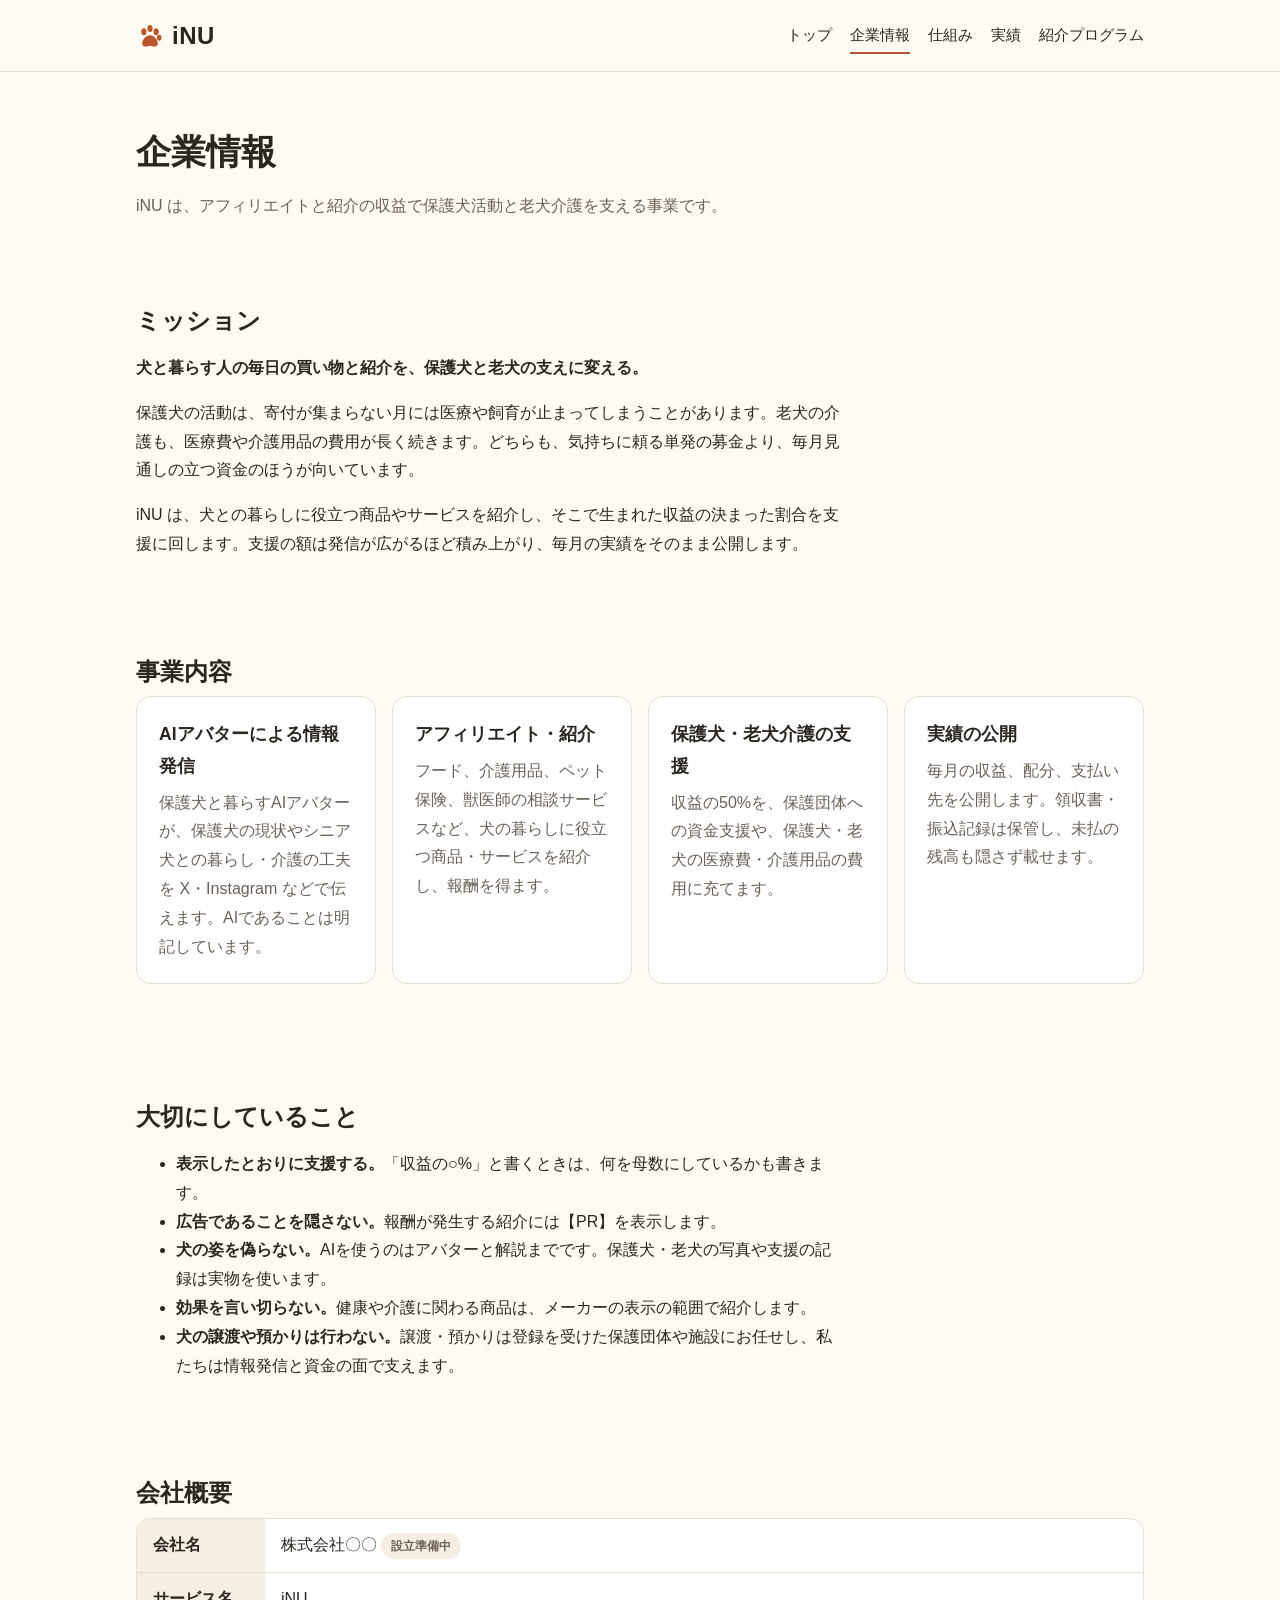
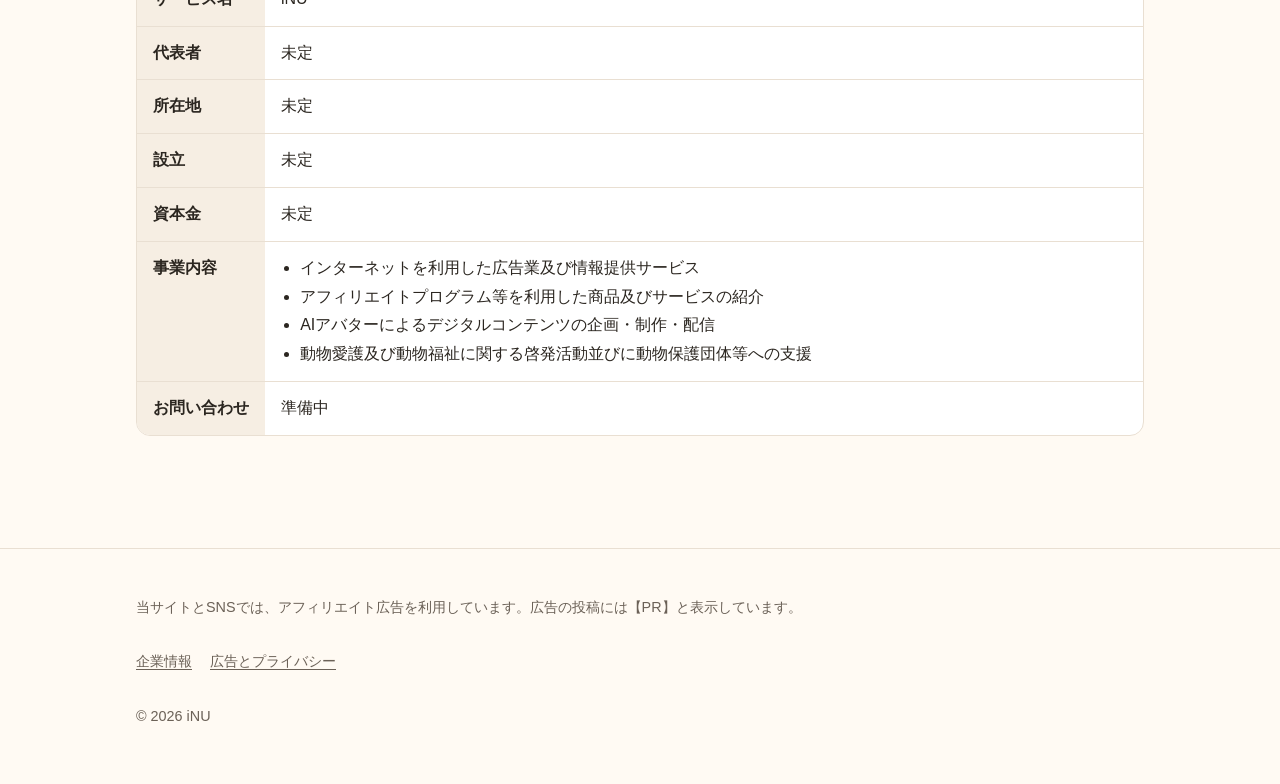
==== about.html @ 1cc8b9e0 "Publish iNU site Co-Authored-By: Claude Opus 5.5 <noreply@anthropic.com>" ====
<!doctype html>
<html lang="ja">
<head>
<meta charset="utf-8">
<meta name="viewport" content="width=device-width, initial-scale=1">
<title>企業情報 | iNU</title>
<meta name="description" content="iNU の運営会社の考え方、事業内容、会社概要。">
<meta property="og:title" content="企業情報 | iNU">
<meta property="og:description" content="iNU の運営会社の考え方、事業内容、会社概要。">
<meta property="og:type" content="website">
<meta property="og:url" content="https://inuuniai-design.github.io/inu-site/about.html">
<meta property="og:site_name" content="iNU">
<meta name="twitter:card" content="summary">
<link rel="canonical" href="https://inuuniai-design.github.io/inu-site/about.html">
<link rel="icon" href="data:image/svg+xml,%3Csvg xmlns='http://www.w3.org/2000/svg' viewBox='0 0 32 32' fill='%23b9572a'%3E%3Cellipse cx='9' cy='11' rx='3' ry='4'/%3E%3Cellipse cx='16' cy='7.5' rx='3' ry='4'/%3E%3Cellipse cx='23' cy='11' rx='3' ry='4'/%3E%3Cellipse cx='26.5' cy='18' rx='2.6' ry='3.4'/%3E%3Cpath d='M16 15c-5 0-9 6-9 9.5 0 2.5 2 3.5 4 3.5 2 0 3-1 5-1s3 1 5 1c2 0 4-1 4-3.5C25 21 21 15 16 15z'/%3E%3C/svg%3E">
<link rel="stylesheet" href="assets/style.css">
</head>
<body>
<a class="skip" href="#main">本文へ移動</a>
<header class="site-header"><div class="wrap">
<a class="logo" href="index.html"><svg viewBox="0 0 32 32" aria-hidden="true" fill="currentColor"><ellipse cx="9" cy="11" rx="3" ry="4"/><ellipse cx="16" cy="7.5" rx="3" ry="4"/><ellipse cx="23" cy="11" rx="3" ry="4"/><ellipse cx="26.5" cy="18" rx="2.6" ry="3.4"/><path d="M16 15c-5 0-9 6-9 9.5 0 2.5 2 3.5 4 3.5 2 0 3-1 5-1s3 1 5 1c2 0 4-1 4-3.5C25 21 21 15 16 15z"/></svg>iNU</a>
<nav class="nav" aria-label="メインメニュー"><a href="index.html">トップ</a><a href="about.html" aria-current="page">企業情報</a><a href="how.html">仕組み</a><a href="reports.html">実績</a><a href="referral.html">紹介プログラム</a></nav>
</div></header>
<main id="main">
<div class="page-head"><div class="wrap">
<h1>企業情報</h1>
<p>iNU は、アフィリエイトと紹介の収益で保護犬活動と老犬介護を支える事業です。</p>
</div></div>

<section><div class="wrap prose">
<h2>ミッション</h2>
<p><strong>犬と暮らす人の毎日の買い物と紹介を、保護犬と老犬の支えに変える。</strong></p>
<p>保護犬の活動は、寄付が集まらない月には医療や飼育が止まってしまうことがあります。老犬の介護も、医療費や介護用品の費用が長く続きます。どちらも、気持ちに頼る単発の募金より、毎月見通しの立つ資金のほうが向いています。</p>
<p>iNU は、犬との暮らしに役立つ商品やサービスを紹介し、そこで生まれた収益の決まった割合を支援に回します。支援の額は発信が広がるほど積み上がり、毎月の実績をそのまま公開します。</p>
</div></section>

<section><div class="wrap">
<h2>事業内容</h2>
<div class="grid">
<div class="card"><h3>AIアバターによる情報発信</h3><p>保護犬と暮らすAIアバターが、保護犬の現状やシニア犬との暮らし・介護の工夫を X・Instagram などで伝えます。AIであることは明記しています。</p></div>
<div class="card"><h3>アフィリエイト・紹介</h3><p>フード、介護用品、ペット保険、獣医師の相談サービスなど、犬の暮らしに役立つ商品・サービスを紹介し、報酬を得ます。</p></div>
<div class="card"><h3>保護犬・老犬介護の支援</h3><p>収益の50%を、保護団体への資金支援や、保護犬・老犬の医療費・介護用品の費用に充てます。</p></div>
<div class="card"><h3>実績の公開</h3><p>毎月の収益、配分、支払い先を公開します。領収書・振込記録は保管し、未払の残高も隠さず載せます。</p></div>
</div>
</div></section>

<section><div class="wrap prose">
<h2>大切にしていること</h2>
<ul>
<li><strong>表示したとおりに支援する。</strong>「収益の○%」と書くときは、何を母数にしているかも書きます。</li>
<li><strong>広告であることを隠さない。</strong>報酬が発生する紹介には【PR】を表示します。</li>
<li><strong>犬の姿を偽らない。</strong>AIを使うのはアバターと解説までです。保護犬・老犬の写真や支援の記録は実物を使います。</li>
<li><strong>効果を言い切らない。</strong>健康や介護に関わる商品は、メーカーの表示の範囲で紹介します。</li>
<li><strong>犬の譲渡や預かりは行わない。</strong>譲渡・預かりは登録を受けた保護団体や施設にお任せし、私たちは情報発信と資金の面で支えます。</li>
</ul>
</div></section>

<section><div class="wrap">
<h2>会社概要</h2>
<dl class="profile">
<dt>会社名</dt><dd>株式会社〇〇 <span class="badge">設立準備中</span></dd>
<dt>サービス名</dt><dd>iNU</dd>
<dt>代表者</dt><dd>未定</dd>
<dt>所在地</dt><dd>未定</dd>
<dt>設立</dt><dd>未定</dd>
<dt>資本金</dt><dd>未定</dd>
<dt>事業内容</dt><dd><ul><li>インターネットを利用した広告業及び情報提供サービス</li><li>アフィリエイトプログラム等を利用した商品及びサービスの紹介</li><li>AIアバターによるデジタルコンテンツの企画・制作・配信</li><li>動物愛護及び動物福祉に関する啓発活動並びに動物保護団体等への支援</li></ul></dd>
<dt>お問い合わせ</dt><dd>準備中</dd>
</dl>
</div></section>
</main>
<footer class="site-footer"><div class="wrap">
<p>当サイトとSNSでは、アフィリエイト広告を利用しています。広告の投稿には【PR】と表示しています。</p>
<nav aria-label="フッターメニュー"><a href="about.html">企業情報</a><a href="policy.html">広告とプライバシー</a></nav>
<p>© 2026 iNU</p>
</div></footer>
</body>
</html>
---- assets/style.css ----
:root {
  --bg: #fffaf3;
  --surface: #ffffff;
  --surface-2: #f6eee3;
  --fg: #2b2620;
  --muted: #6b6157;
  --line: #e9dfd2;
  --accent: #b9572a;
  --accent-fg: #ffffff;
  --rescue: #c0612b;
  --senior: #5f8a5b;
  --ops: #8a7f73;
  --reserve: #c9b79c;
  --radius: 14px;
  --max: 1040px;
  color-scheme: light;
}

@media (prefers-color-scheme: dark) {
  :root {
    --bg: #1b1815;
    --surface: #24201c;
    --surface-2: #2c2722;
    --fg: #f3ede5;
    --muted: #b6ab9e;
    --line: #3b342d;
    --accent: #ec9461;
    --accent-fg: #1b1815;
    --rescue: #ec9461;
    --senior: #93c08e;
    --ops: #a99d90;
    --reserve: #6d604f;
    color-scheme: dark;
  }
}

* { box-sizing: border-box; }
html { -webkit-text-size-adjust: 100%; }
body {
  margin: 0;
  background: var(--bg);
  color: var(--fg);
  font-family: "Hiragino Sans", "Hiragino Kaku Gothic ProN", "Yu Gothic UI", "Noto Sans JP", "Meiryo", sans-serif;
  line-height: 1.8;
  font-size: 16px;
}
a { color: var(--accent); text-underline-offset: 3px; }
img { max-width: 100%; height: auto; }

.wrap { max-width: var(--max); margin: 0 auto; padding: 0 16px; }
.skip { position: absolute; left: -999px; }
.skip:focus { left: 16px; top: 8px; background: var(--surface); padding: 8px 12px; z-index: 10; }

/* ---- header ---- */
.site-header { border-bottom: 1px solid var(--line); background: var(--bg); }
.site-header .wrap { display: flex; flex-wrap: wrap; align-items: center; justify-content: space-between; gap: 8px 24px; padding-top: 14px; padding-bottom: 14px; }
.logo { font-weight: 800; font-size: 1.5rem; letter-spacing: .02em; color: var(--fg); text-decoration: none; display: inline-flex; align-items: center; gap: 8px; }
.logo svg { width: 28px; height: 28px; color: var(--accent); }
.nav { display: flex; flex-wrap: wrap; gap: 4px 18px; font-size: .95rem; }
.nav a { color: var(--fg); text-decoration: none; padding: 4px 0; border-bottom: 2px solid transparent; }
.nav a:hover, .nav a[aria-current="page"] { border-bottom-color: var(--accent); }

/* ---- hero ---- */
.hero { padding: 64px 0 48px; }
.hero h1 { font-size: clamp(1.8rem, 5vw, 2.8rem); line-height: 1.35; margin: 0 0 16px; letter-spacing: .01em; }
.hero p { color: var(--muted); font-size: 1.05rem; max-width: 40em; margin: 0 0 28px; }
.eyebrow { display: inline-block; font-size: .85rem; font-weight: 700; color: var(--accent); letter-spacing: .08em; margin-bottom: 12px; }
.buttons { display: flex; flex-wrap: wrap; gap: 12px; }
.btn { display: inline-block; padding: 12px 22px; border-radius: 999px; font-weight: 700; text-decoration: none; background: var(--accent); color: var(--accent-fg); }
.btn.ghost { background: transparent; color: var(--fg); border: 1.5px solid var(--line); }

/* ---- sections ---- */
main { padding-bottom: 72px; }
section { padding: 40px 0; }
h2 { font-size: 1.5rem; margin: 0 0 8px; line-height: 1.4; }
h3 { font-size: 1.1rem; margin: 0 0 6px; }
.lead { color: var(--muted); margin: 0 0 24px; max-width: 44em; }
.page-head { padding: 48px 0 8px; }
.page-head h1 { font-size: clamp(1.6rem, 4vw, 2.2rem); margin: 0 0 8px; }
.page-head p { color: var(--muted); margin: 0; max-width: 44em; }

.grid { display: grid; gap: 16px; grid-template-columns: repeat(auto-fit, minmax(230px, 1fr)); }
.card { background: var(--surface); border: 1px solid var(--line); border-radius: var(--radius); padding: 22px; }
.card p { margin: 0; color: var(--muted); }
.step-num { display: inline-grid; place-items: center; width: 32px; height: 32px; border-radius: 50%; background: var(--surface-2); color: var(--accent); font-weight: 800; margin-bottom: 10px; }

.band { background: var(--surface-2); border-radius: var(--radius); padding: 28px; }

/* ---- stats ---- */
.stats { display: grid; gap: 12px; grid-template-columns: repeat(auto-fit, minmax(170px, 1fr)); }
.stat { background: var(--surface); border: 1px solid var(--line); border-radius: var(--radius); padding: 18px; }
.stat span { display: block; color: var(--muted); font-size: .85rem; }
.stat b { display: block; font-size: 1.6rem; font-variant-numeric: tabular-nums; line-height: 1.3; }
.note { color: var(--muted); font-size: .9rem; }

/* ---- allocation bar ---- */
.alloc-bar { display: flex; height: 18px; border-radius: 999px; overflow: hidden; margin: 8px 0 14px; border: 1px solid var(--line); }
.alloc-bar i { display: block; height: 100%; }
.legend { list-style: none; padding: 0; margin: 0; display: grid; gap: 6px; }
.legend li { display: flex; align-items: center; gap: 10px; }
.legend .sw { width: 14px; height: 14px; border-radius: 4px; flex: none; }
.legend .pct { margin-left: auto; font-weight: 700; font-variant-numeric: tabular-nums; }
.c-rescue { background: var(--rescue); }
.c-senior { background: var(--senior); }
.c-operations { background: var(--ops); }
.c-reserve { background: var(--reserve); }

/* ---- tables ---- */
.table-wrap { overflow-x: auto; border: 1px solid var(--line); border-radius: var(--radius); background: var(--surface); }
table { width: 100%; border-collapse: collapse; font-size: .95rem; }
th, td { padding: 10px 14px; text-align: left; border-bottom: 1px solid var(--line); white-space: nowrap; }
tr:last-child td { border-bottom: 0; }
th { background: var(--surface-2); font-weight: 700; }
td.n, th.n { text-align: right; font-variant-numeric: tabular-nums; }
dl.profile { display: grid; grid-template-columns: minmax(7em, max-content) 1fr; margin: 0; border: 1px solid var(--line); border-radius: var(--radius); overflow: hidden; background: var(--surface); }
dl.profile dt, dl.profile dd { margin: 0; padding: 12px 16px; border-bottom: 1px solid var(--line); }
dl.profile dt { background: var(--surface-2); font-weight: 700; }
dl.profile dt:last-of-type, dl.profile dd:last-of-type { border-bottom: 0; }
dl.profile ul { margin: 0; padding-left: 1.2em; }

.prose > * { max-width: 44em; }
.prose h2 { margin-top: 36px; }
.badge { display: inline-block; font-size: .78rem; font-weight: 700; padding: 2px 10px; border-radius: 999px; background: var(--surface-2); color: var(--muted); vertical-align: middle; }

/* ---- footer ---- */
.site-footer { border-top: 1px solid var(--line); padding: 32px 0 40px; color: var(--muted); font-size: .9rem; }
.site-footer .wrap { display: grid; gap: 14px; }
.site-footer nav { display: flex; flex-wrap: wrap; gap: 6px 18px; }
.site-footer a { color: var(--muted); }

@media (max-width: 560px) {
  .hero { padding: 40px 0 32px; }
  section { padding: 28px 0; }
  .band { padding: 20px; }
  dl.profile { grid-template-columns: 1fr; }
  dl.profile dt { border-bottom: 0; padding-bottom: 4px; }
}
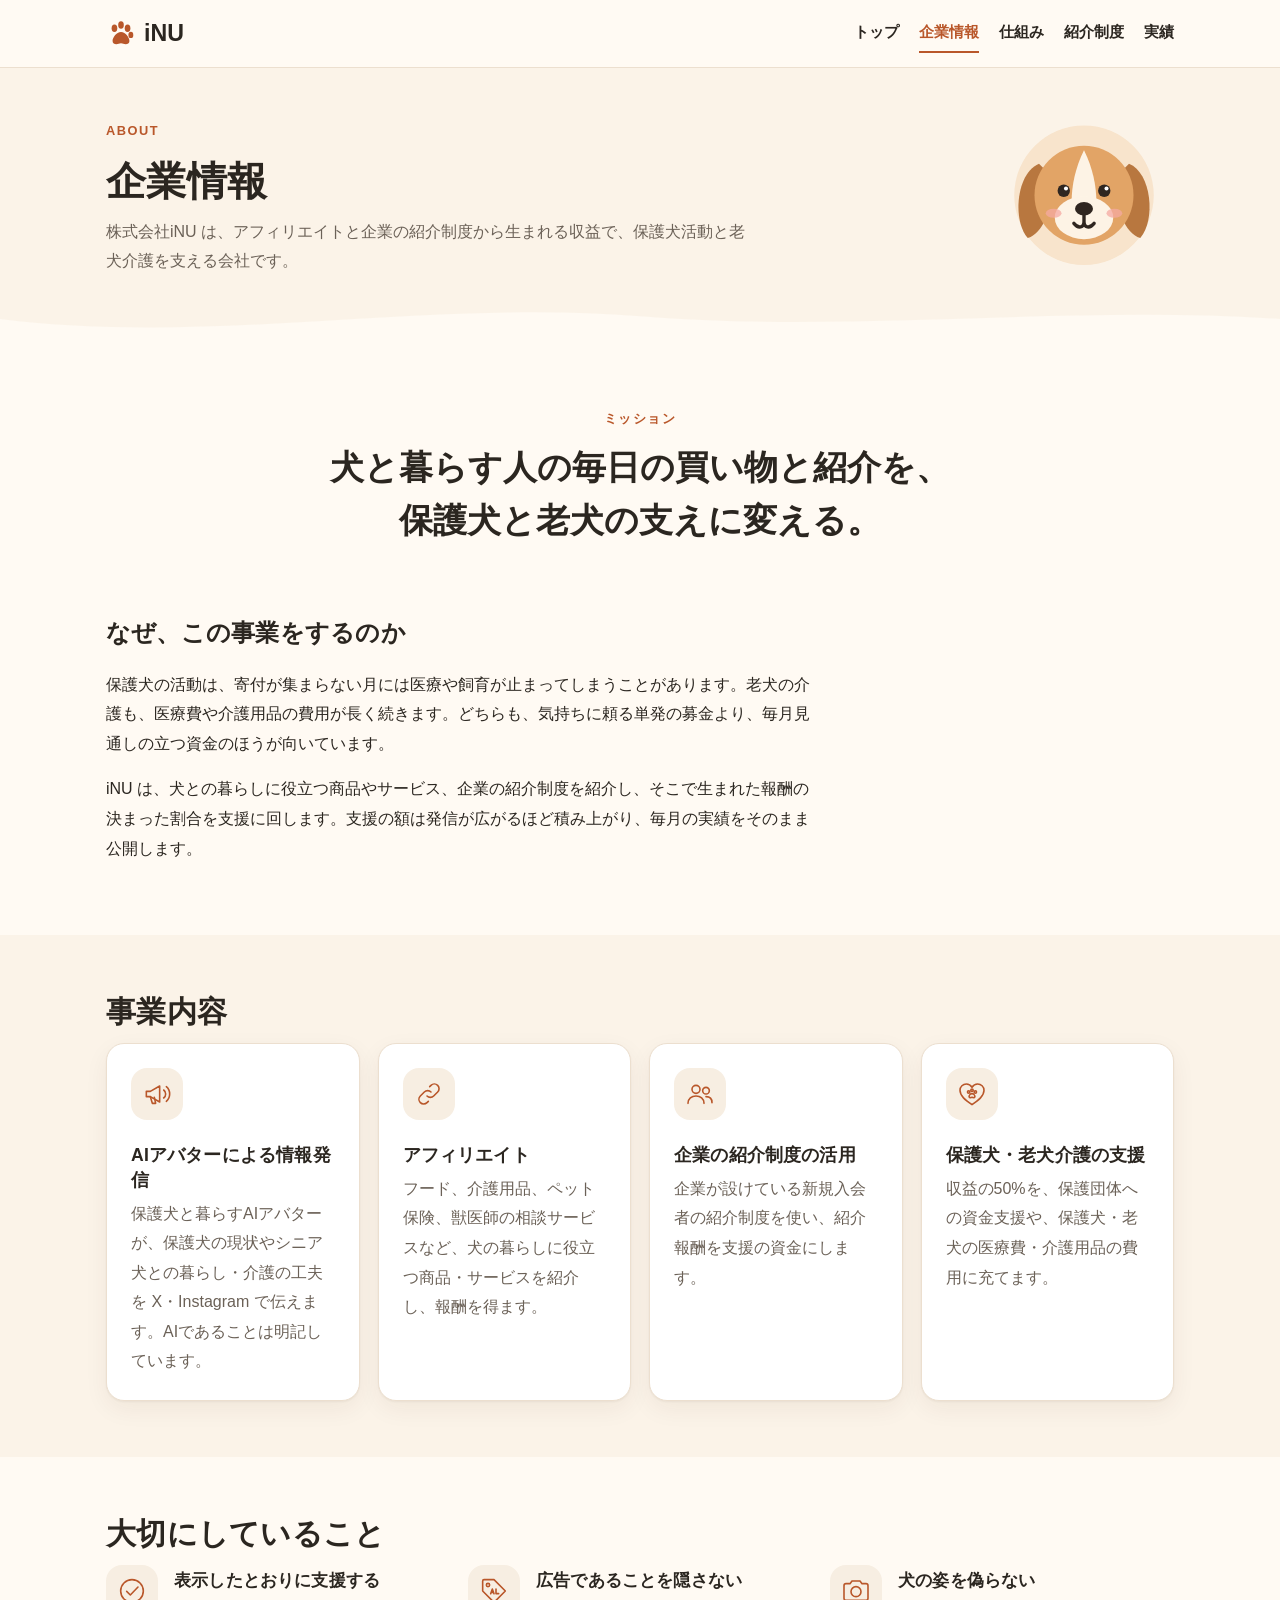
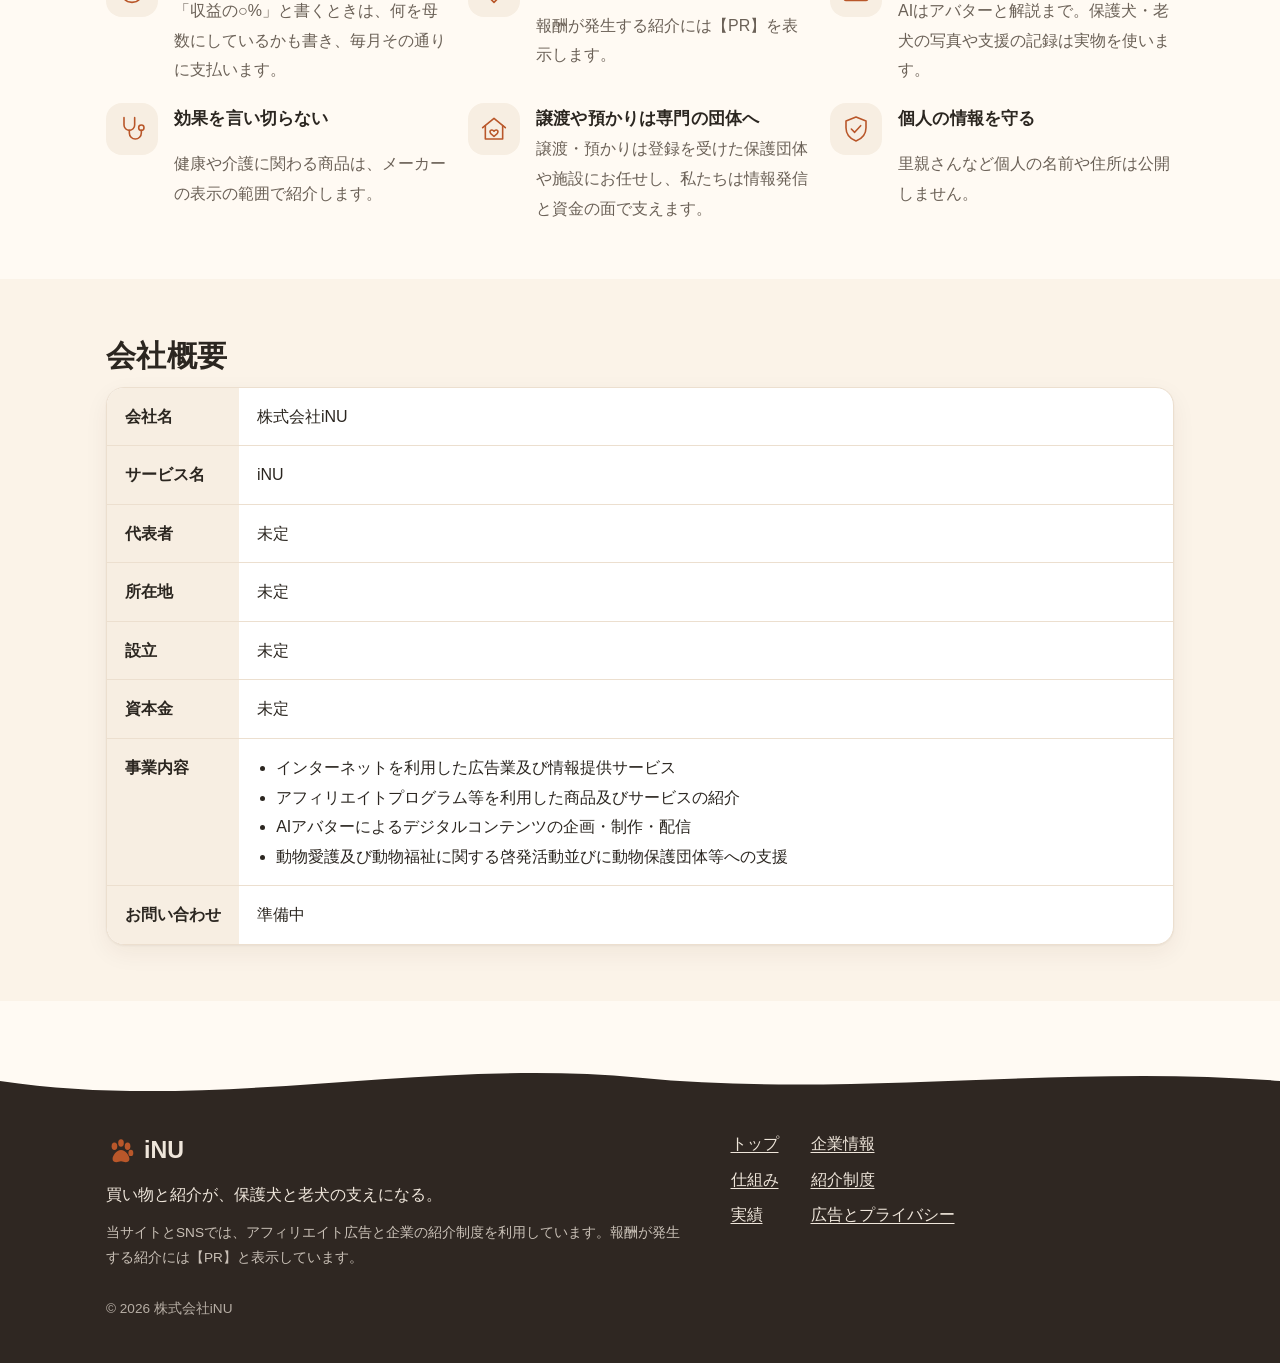
==== commit 9f6b06eb: "Redesign iNU site with illustrations; company name 株式会社iNU Co-Authored-By: Claude Opus 5.5 <noreply@" ====
--- a/about.html
+++ b/about.html
@@ -4,9 +4,10 @@
 <meta charset="utf-8">
 <meta name="viewport" content="width=device-width, initial-scale=1">
 <title>企業情報 | iNU</title>
-<meta name="description" content="iNU の運営会社の考え方、事業内容、会社概要。">
+<meta name="description" content="株式会社iNU のミッション、事業内容、大切にしていること、会社概要。">
+<meta name="theme-color" content="#fffaf3">
 <meta property="og:title" content="企業情報 | iNU">
-<meta property="og:description" content="iNU の運営会社の考え方、事業内容、会社概要。">
+<meta property="og:description" content="株式会社iNU のミッション、事業内容、大切にしていること、会社概要。">
 <meta property="og:type" content="website">
 <meta property="og:url" content="https://inuuniai-design.github.io/inu-site/about.html">
 <meta property="og:site_name" content="iNU">
@@ -18,47 +19,68 @@
 <body>
 <a class="skip" href="#main">本文へ移動</a>
 <header class="site-header"><div class="wrap">
-<a class="logo" href="index.html"><svg viewBox="0 0 32 32" aria-hidden="true" fill="currentColor"><ellipse cx="9" cy="11" rx="3" ry="4"/><ellipse cx="16" cy="7.5" rx="3" ry="4"/><ellipse cx="23" cy="11" rx="3" ry="4"/><ellipse cx="26.5" cy="18" rx="2.6" ry="3.4"/><path d="M16 15c-5 0-9 6-9 9.5 0 2.5 2 3.5 4 3.5 2 0 3-1 5-1s3 1 5 1c2 0 4-1 4-3.5C25 21 21 15 16 15z"/></svg>iNU</a>
-<nav class="nav" aria-label="メインメニュー"><a href="index.html">トップ</a><a href="about.html" aria-current="page">企業情報</a><a href="how.html">仕組み</a><a href="reports.html">実績</a><a href="referral.html">紹介プログラム</a></nav>
+<a class="logo" href="index.html"><svg viewBox="0 0 32 32" aria-hidden="true" fill="currentColor"><ellipse cx="9" cy="11" rx="3" ry="4"/><ellipse cx="16" cy="7.5" rx="3" ry="4"/><ellipse cx="23" cy="11" rx="3" ry="4"/><ellipse cx="26.5" cy="18" rx="2.6" ry="3.4"/><path d="M16 15c-5 0-9 6-9 9.5 0 2.5 2 3.5 4 3.5 2 0 3-1 5-1s3 1 5 1c2 0 4-1 4-3.5C25 21 21 15 16 15z"/></svg><span>iNU</span></a>
+<nav class="nav" aria-label="メインメニュー"><a href="index.html">トップ</a><a href="about.html" aria-current="page">企業情報</a><a href="how.html">仕組み</a><a href="referral.html">紹介制度</a><a href="reports.html">実績</a></nav>
 </div></header>
 <main id="main">
-<div class="page-head"><div class="wrap">
-<h1>企業情報</h1>
-<p>iNU は、アフィリエイトと紹介の収益で保護犬活動と老犬介護を支える事業です。</p>
-</div></div>
+<div class="page-head"><div class="wrap page-head-grid">
+<div><span class="eyebrow">ABOUT</span><h1>企業情報</h1><p>株式会社iNU は、アフィリエイトと企業の紹介制度から生まれる収益で、保護犬活動と老犬介護を支える会社です。</p></div>
+<div class="page-head-art"><svg class="head-art" viewBox="0 0 160 140" aria-hidden="true">
+<circle class="a-bg" cx="80" cy="74" r="62"/>
+<path class="a-fur-d" d="M40 46 C 20 54 16 96 30 112 C 44 108 52 84 54 60 Z"/>
+<path class="a-fur-d" d="M120 46 C 140 54 144 96 130 112 C 116 108 108 84 106 60 Z"/>
+<circle class="a-fur" cx="80" cy="74" r="44"/>
+<path class="a-cream" d="M80 34 C 72 50 69 66 69 80 L91 80 C 91 66 88 50 80 34 Z"/>
+<ellipse class="a-cream" cx="80" cy="94" rx="26" ry="19"/>
+<circle class="a-ink" cx="62" cy="70" r="5.5"/><circle class="a-ink" cx="98" cy="70" r="5.5"/>
+<circle class="a-white" cx="64" cy="68" r="1.8"/><circle class="a-white" cx="100" cy="68" r="1.8"/>
+<ellipse class="a-ink" cx="80" cy="86" rx="8" ry="6"/>
+<path class="a-line" d="M80 91 L80 97 M71 99 C 75 104 80 103 80 97 C 80 103 85 104 89 99"/>
+<ellipse class="a-blush" cx="53" cy="90" rx="7" ry="4"/><ellipse class="a-blush" cx="107" cy="90" rx="7" ry="4"/>
+</svg></div>
+</div><svg class="wave" viewBox="0 0 1440 60" preserveAspectRatio="none" aria-hidden="true"><path d="M0 30 C 240 70 480 0 720 26 C 960 52 1200 8 1440 30 V60 H0 Z"/></svg></div>
 
-<section><div class="wrap prose">
-<h2>ミッション</h2>
-<p><strong>犬と暮らす人の毎日の買い物と紹介を、保護犬と老犬の支えに変える。</strong></p>
+<section><div class="wrap">
+<div class="mission">
+<span class="eyebrow">ミッション</span>
+<p class="mission-text">犬と暮らす人の毎日の買い物と紹介を、<br>保護犬と老犬の支えに変える。</p>
+</div>
+<div class="story">
+<div class="prose">
+<h2>なぜ、この事業をするのか</h2>
 <p>保護犬の活動は、寄付が集まらない月には医療や飼育が止まってしまうことがあります。老犬の介護も、医療費や介護用品の費用が長く続きます。どちらも、気持ちに頼る単発の募金より、毎月見通しの立つ資金のほうが向いています。</p>
-<p>iNU は、犬との暮らしに役立つ商品やサービスを紹介し、そこで生まれた収益の決まった割合を支援に回します。支援の額は発信が広がるほど積み上がり、毎月の実績をそのまま公開します。</p>
+<p>iNU は、犬との暮らしに役立つ商品やサービス、企業の紹介制度を紹介し、そこで生まれた報酬の決まった割合を支援に回します。支援の額は発信が広がるほど積み上がり、毎月の実績をそのまま公開します。</p>
+</div>
+
+</div>
+</div></section>
+
+<section class="alt"><div class="wrap">
+<h2 class="section-title">事業内容</h2>
+<div class="grid">
+<div class="card feature"><svg class="icon" viewBox="0 0 48 48" aria-hidden="true"><path d="M8 20v8h6l14 8V12l-14 8H8z"/><path d="M14 28l3 10h5l-2-9M34 18c2 1.5 3 3.6 3 6s-1 4.5-3 6M38 13c3.4 2.8 5 6.6 5 11s-1.6 8.2-5 11"/></svg><h3>AIアバターによる情報発信</h3><p>保護犬と暮らすAIアバターが、保護犬の現状やシニア犬との暮らし・介護の工夫を X・Instagram で伝えます。AIであることは明記しています。</p></div>
+<div class="card feature"><svg class="icon" viewBox="0 0 48 48" aria-hidden="true"><path d="M21 27a7 7 0 0 0 10 0l6-6a7 7 0 0 0-10-10l-2 2"/><path d="M27 21a7 7 0 0 0-10 0l-6 6a7 7 0 0 0 10 10l2-2"/></svg><h3>アフィリエイト</h3><p>フード、介護用品、ペット保険、獣医師の相談サービスなど、犬の暮らしに役立つ商品・サービスを紹介し、報酬を得ます。</p></div>
+<div class="card feature"><svg class="icon" viewBox="0 0 48 48" aria-hidden="true"><circle cx="18" cy="17" r="6"/><path d="M6 38c0-7 5.4-11 12-11s12 4 12 11"/><circle cx="33" cy="19" r="5"/><path d="M33 28c5 0 9 3 9 9"/></svg><h3>企業の紹介制度の活用</h3><p>企業が設けている新規入会者の紹介制度を使い、紹介報酬を支援の資金にします。</p></div>
+<div class="card feature"><svg class="icon" viewBox="0 0 48 48" aria-hidden="true"><path d="M24 40C14 33 6 27 6 18.5 6 13 10.5 9 15.5 9c3.6 0 6.7 2 8.5 5 1.8-3 4.9-5 8.5-5C37.5 9 42 13 42 18.5 42 27 34 33 24 40z"/><circle cx="19" cy="21" r="1.8"/><circle cx="24" cy="18.5" r="1.8"/><circle cx="29" cy="21" r="1.8"/><path d="M24 23.5c-2.6 0-4.4 2.6-4.4 4.3 0 1.6 1.6 2 2.6 1.6.8-.3 2.8-.3 3.6 0 1 .4 2.6 0 2.6-1.6 0-1.7-1.8-4.3-4.4-4.3z"/></svg><h3>保護犬・老犬介護の支援</h3><p>収益の50%を、保護団体への資金支援や、保護犬・老犬の医療費・介護用品の費用に充てます。</p></div>
+</div>
 </div></section>
 
 <section><div class="wrap">
-<h2>事業内容</h2>
-<div class="grid">
-<div class="card"><h3>AIアバターによる情報発信</h3><p>保護犬と暮らすAIアバターが、保護犬の現状やシニア犬との暮らし・介護の工夫を X・Instagram などで伝えます。AIであることは明記しています。</p></div>
-<div class="card"><h3>アフィリエイト・紹介</h3><p>フード、介護用品、ペット保険、獣医師の相談サービスなど、犬の暮らしに役立つ商品・サービスを紹介し、報酬を得ます。</p></div>
-<div class="card"><h3>保護犬・老犬介護の支援</h3><p>収益の50%を、保護団体への資金支援や、保護犬・老犬の医療費・介護用品の費用に充てます。</p></div>
-<div class="card"><h3>実績の公開</h3><p>毎月の収益、配分、支払い先を公開します。領収書・振込記録は保管し、未払の残高も隠さず載せます。</p></div>
+<h2 class="section-title">大切にしていること</h2>
+<div class="values">
+<div><svg class="icon" viewBox="0 0 48 48" aria-hidden="true"><circle cx="24" cy="24" r="17"/><path d="M16 24.5l5.5 5.5L33 18"/></svg><h3>表示したとおりに支援する</h3><p>「収益の○%」と書くときは、何を母数にしているかも書き、毎月その通りに支払います。</p></div>
+<div><svg class="icon" viewBox="0 0 48 48" aria-hidden="true"><path d="M7 24V9a2 2 0 0 1 2-2h15l17 17-17 17z"/><circle cx="15" cy="15" r="2.5"/><path d="M19 28l2.5-7 2.5 7M20 26h3M27 21v7h4"/></svg><h3>広告であることを隠さない</h3><p>報酬が発生する紹介には【PR】を表示します。</p></div>
+<div><svg class="icon" viewBox="0 0 48 48" aria-hidden="true"><path d="M6 16a3 3 0 0 1 3-3h6l3-4h12l3 4h6a3 3 0 0 1 3 3v19a3 3 0 0 1-3 3H9a3 3 0 0 1-3-3z"/><circle cx="24" cy="25" r="7.5"/></svg><h3>犬の姿を偽らない</h3><p>AIはアバターと解説まで。保護犬・老犬の写真や支援の記録は実物を使います。</p></div>
+<div><svg class="icon" viewBox="0 0 48 48" aria-hidden="true"><path d="M12 7v11a8 8 0 0 0 16 0V7"/><path d="M20 26v4a9 9 0 0 0 18 0v-4"/><circle cx="38" cy="22" r="4"/></svg><h3>効果を言い切らない</h3><p>健康や介護に関わる商品は、メーカーの表示の範囲で紹介します。</p></div>
+<div><svg class="icon" viewBox="0 0 48 48" aria-hidden="true"><path d="M7 22L24 8l17 14"/><path d="M11 19v20h26V19"/><path d="M24 35c-3.2-2.4-6-4-6-6.6 0-1.6 1.3-2.8 2.9-2.8 1.3 0 2.4.8 3.1 1.8.7-1 1.8-1.8 3.1-1.8 1.6 0 2.9 1.2 2.9 2.8 0 2.6-2.8 4.2-6 6.6z"/></svg><h3>譲渡や預かりは専門の団体へ</h3><p>譲渡・預かりは登録を受けた保護団体や施設にお任せし、私たちは情報発信と資金の面で支えます。</p></div>
+<div><svg class="icon" viewBox="0 0 48 48" aria-hidden="true"><path d="M24 6l15 6v10c0 9.5-6.4 16.6-15 20-8.6-3.4-15-10.5-15-20V12z"/><path d="M17 24l5 5 9-10"/></svg><h3>個人の情報を守る</h3><p>里親さんなど個人の名前や住所は公開しません。</p></div>
 </div>
 </div></section>
 
-<section><div class="wrap prose">
-<h2>大切にしていること</h2>
-<ul>
-<li><strong>表示したとおりに支援する。</strong>「収益の○%」と書くときは、何を母数にしているかも書きます。</li>
-<li><strong>広告であることを隠さない。</strong>報酬が発生する紹介には【PR】を表示します。</li>
-<li><strong>犬の姿を偽らない。</strong>AIを使うのはアバターと解説までです。保護犬・老犬の写真や支援の記録は実物を使います。</li>
-<li><strong>効果を言い切らない。</strong>健康や介護に関わる商品は、メーカーの表示の範囲で紹介します。</li>
-<li><strong>犬の譲渡や預かりは行わない。</strong>譲渡・預かりは登録を受けた保護団体や施設にお任せし、私たちは情報発信と資金の面で支えます。</li>
-</ul>
-</div></section>
-
-<section><div class="wrap">
-<h2>会社概要</h2>
+<section class="alt"><div class="wrap">
+<h2 class="section-title">会社概要</h2>
 <dl class="profile">
-<dt>会社名</dt><dd>株式会社〇〇 <span class="badge">設立準備中</span></dd>
+<dt>会社名</dt><dd>株式会社iNU</dd>
 <dt>サービス名</dt><dd>iNU</dd>
 <dt>代表者</dt><dd>未定</dd>
 <dt>所在地</dt><dd>未定</dd>
@@ -69,10 +91,15 @@
 </dl>
 </div></section>
 </main>
-<footer class="site-footer"><div class="wrap">
-<p>当サイトとSNSでは、アフィリエイト広告を利用しています。広告の投稿には【PR】と表示しています。</p>
-<nav aria-label="フッターメニュー"><a href="about.html">企業情報</a><a href="policy.html">広告とプライバシー</a></nav>
-<p>© 2026 iNU</p>
-</div></footer>
+<footer class="site-footer">
+<svg class="wave wave-footer" viewBox="0 0 1440 60" preserveAspectRatio="none" aria-hidden="true"><path d="M0 30 C 240 70 480 0 720 26 C 960 52 1200 8 1440 30 V60 H0 Z"/></svg>
+<div class="footer-inner"><div class="wrap footer-grid">
+<div><a class="logo logo-footer" href="index.html"><svg viewBox="0 0 32 32" aria-hidden="true" fill="currentColor"><ellipse cx="9" cy="11" rx="3" ry="4"/><ellipse cx="16" cy="7.5" rx="3" ry="4"/><ellipse cx="23" cy="11" rx="3" ry="4"/><ellipse cx="26.5" cy="18" rx="2.6" ry="3.4"/><path d="M16 15c-5 0-9 6-9 9.5 0 2.5 2 3.5 4 3.5 2 0 3-1 5-1s3 1 5 1c2 0 4-1 4-3.5C25 21 21 15 16 15z"/></svg><span>iNU</span></a>
+<p>買い物と紹介が、保護犬と老犬の支えになる。</p>
+<p class="small">当サイトとSNSでは、アフィリエイト広告と企業の紹介制度を利用しています。報酬が発生する紹介には【PR】と表示しています。</p></div>
+<nav aria-label="フッターメニュー"><a href="index.html">トップ</a><a href="about.html">企業情報</a><a href="how.html">仕組み</a><a href="referral.html">紹介制度</a><a href="reports.html">実績</a><a href="policy.html">広告とプライバシー</a></nav>
+</div>
+<div class="wrap"><p class="copy">© 2026 株式会社iNU</p></div></div>
+</footer>
 </body>
 </html>
--- a/assets/style.css
+++ b/assets/style.css
@@ -1,137 +1,307 @@
 :root {
   --bg: #fffaf3;
   --surface: #ffffff;
-  --surface-2: #f6eee3;
+  --surface-2: #f7eee2;
+  --alt: #fbf3e8;
   --fg: #2b2620;
   --muted: #6b6157;
-  --line: #e9dfd2;
+  --line: #ecdfcf;
   --accent: #b9572a;
+  --accent-2: #d9783f;
   --accent-fg: #ffffff;
   --rescue: #c0612b;
   --senior: #5f8a5b;
-  --ops: #8a7f73;
-  --reserve: #c9b79c;
-  --radius: 14px;
-  --max: 1040px;
+  --ops: #a39484;
+  --reserve: #d8c7ad;
+  --footer: #2f2722;
+  --footer-fg: #efe6db;
+  --radius: 18px;
+  --max: 1100px;
+  --shadow: 0 1px 2px rgba(60, 40, 20, .05), 0 8px 24px rgba(60, 40, 20, .06);
+  /* illustration */
+  --art-bg: #f8e4cc;
+  --art-bg2: #fbeedd;
+  --fur: #e2a466;
+  --fur-d: #b8773f;
+  --cream: #fdf3e5;
+  --old: #f1e5d3;
+  --ear: #b08d6c;
+  --grey: #ddd5ca;
+  --grey-line: #9d948a;
+  --ink: #2f2620;
+  --blush: #f4aaa2;
+  --tongue: #e77d8d;
+  --cushion: #8db487;
+  --cushion-d: #6f9a69;
+  --blanket: #e9b45c;
+  --blanket-d: #c99335;
+  --coin: #efc04f;
+  --coin-in: #f8d980;
+  --art-shadow: rgba(80, 50, 20, .10);
   color-scheme: light;
 }
 
 @media (prefers-color-scheme: dark) {
   :root {
     --bg: #1b1815;
-    --surface: #24201c;
-    --surface-2: #2c2722;
+    --surface: #25211d;
+    --surface-2: #2e2823;
+    --alt: #211d1a;
     --fg: #f3ede5;
-    --muted: #b6ab9e;
+    --muted: #b8ad9f;
     --line: #3b342d;
-    --accent: #ec9461;
+    --accent: #ee9764;
+    --accent-2: #f2ad80;
     --accent-fg: #1b1815;
-    --rescue: #ec9461;
-    --senior: #93c08e;
-    --ops: #a99d90;
-    --reserve: #6d604f;
+    --rescue: #ee9764;
+    --senior: #96c391;
+    --ops: #8f8376;
+    --reserve: #6a5d4c;
+    --footer: #120f0d;
+    --footer-fg: #d9cfc3;
+    --shadow: 0 1px 2px rgba(0, 0, 0, .3), 0 8px 24px rgba(0, 0, 0, .25);
+    --art-bg: #3a2e24;
+    --art-bg2: #30271f;
+    --art-shadow: rgba(0, 0, 0, .35);
     color-scheme: dark;
   }
 }
 
 * { box-sizing: border-box; }
-html { -webkit-text-size-adjust: 100%; }
+html { -webkit-text-size-adjust: 100%; scroll-behavior: smooth; }
 body {
   margin: 0;
   background: var(--bg);
   color: var(--fg);
   font-family: "Hiragino Sans", "Hiragino Kaku Gothic ProN", "Yu Gothic UI", "Noto Sans JP", "Meiryo", sans-serif;
-  line-height: 1.8;
+  line-height: 1.85;
   font-size: 16px;
 }
 a { color: var(--accent); text-underline-offset: 3px; }
-img { max-width: 100%; height: auto; }
+img { max-width: 100%; height: auto; display: block; }
+h1, h2, h3 { line-height: 1.4; letter-spacing: .01em; }
 
 .wrap { max-width: var(--max); margin: 0 auto; padding: 0 16px; }
 .skip { position: absolute; left: -999px; }
 .skip:focus { left: 16px; top: 8px; background: var(--surface); padding: 8px 12px; z-index: 10; }
 
-/* ---- header ---- */
-.site-header { border-bottom: 1px solid var(--line); background: var(--bg); }
-.site-header .wrap { display: flex; flex-wrap: wrap; align-items: center; justify-content: space-between; gap: 8px 24px; padding-top: 14px; padding-bottom: 14px; }
-.logo { font-weight: 800; font-size: 1.5rem; letter-spacing: .02em; color: var(--fg); text-decoration: none; display: inline-flex; align-items: center; gap: 8px; }
-.logo svg { width: 28px; height: 28px; color: var(--accent); }
-.nav { display: flex; flex-wrap: wrap; gap: 4px 18px; font-size: .95rem; }
+/* ---------- header ---------- */
+.site-header { position: sticky; top: 0; z-index: 5; background: color-mix(in srgb, var(--bg) 88%, transparent); backdrop-filter: blur(8px); border-bottom: 1px solid var(--line); }
+.site-header .wrap { display: flex; flex-wrap: wrap; align-items: center; justify-content: space-between; gap: 6px 24px; padding-top: 12px; padding-bottom: 12px; }
+.logo { font-weight: 800; font-size: 1.45rem; color: var(--fg); text-decoration: none; display: inline-flex; align-items: center; gap: 8px; }
+.logo svg { width: 30px; height: 30px; color: var(--accent); }
+.nav { display: flex; flex-wrap: wrap; gap: 2px 20px; font-size: .95rem; font-weight: 600; }
 .nav a { color: var(--fg); text-decoration: none; padding: 4px 0; border-bottom: 2px solid transparent; }
-.nav a:hover, .nav a[aria-current="page"] { border-bottom-color: var(--accent); }
-
-/* ---- hero ---- */
-.hero { padding: 64px 0 48px; }
-.hero h1 { font-size: clamp(1.8rem, 5vw, 2.8rem); line-height: 1.35; margin: 0 0 16px; letter-spacing: .01em; }
-.hero p { color: var(--muted); font-size: 1.05rem; max-width: 40em; margin: 0 0 28px; }
-.eyebrow { display: inline-block; font-size: .85rem; font-weight: 700; color: var(--accent); letter-spacing: .08em; margin-bottom: 12px; }
+.nav a:hover, .nav a[aria-current="page"] { border-bottom-color: var(--accent); color: var(--accent); }
+
+/* ---------- hero ---------- */
+.hero { padding: 56px 0 24px; background: radial-gradient(1100px 500px at 85% 10%, var(--alt), transparent 70%); }
+.hero-grid { display: grid; grid-template-columns: 1.05fr 1fr; gap: 32px; align-items: center; }
+.hero h1 { font-size: clamp(1.9rem, 4.6vw, 3.1rem); line-height: 1.3; margin: 0 0 18px; }
+.hero p { color: var(--muted); font-size: 1.06rem; max-width: 34em; margin: 0 0 28px; }
+.hero-visual { max-width: 560px; justify-self: center; width: 100%; }
+.eyebrow { display: inline-block; font-size: .8rem; font-weight: 800; color: var(--accent); letter-spacing: .12em; margin-bottom: 10px; }
 .buttons { display: flex; flex-wrap: wrap; gap: 12px; }
-.btn { display: inline-block; padding: 12px 22px; border-radius: 999px; font-weight: 700; text-decoration: none; background: var(--accent); color: var(--accent-fg); }
-.btn.ghost { background: transparent; color: var(--fg); border: 1.5px solid var(--line); }
-
-/* ---- sections ---- */
-main { padding-bottom: 72px; }
-section { padding: 40px 0; }
-h2 { font-size: 1.5rem; margin: 0 0 8px; line-height: 1.4; }
-h3 { font-size: 1.1rem; margin: 0 0 6px; }
-.lead { color: var(--muted); margin: 0 0 24px; max-width: 44em; }
-.page-head { padding: 48px 0 8px; }
-.page-head h1 { font-size: clamp(1.6rem, 4vw, 2.2rem); margin: 0 0 8px; }
-.page-head p { color: var(--muted); margin: 0; max-width: 44em; }
-
-.grid { display: grid; gap: 16px; grid-template-columns: repeat(auto-fit, minmax(230px, 1fr)); }
-.card { background: var(--surface); border: 1px solid var(--line); border-radius: var(--radius); padding: 22px; }
+.btn { display: inline-block; padding: 13px 26px; border-radius: 999px; font-weight: 700; text-decoration: none; background: var(--accent); color: var(--accent-fg); box-shadow: 0 6px 16px color-mix(in srgb, var(--accent) 30%, transparent); transition: transform .15s ease; }
+.btn:hover { transform: translateY(-1px); }
+.btn.ghost { background: var(--surface); color: var(--fg); border: 1.5px solid var(--line); box-shadow: none; }
+.btn.light { background: #fff; color: #9a4520; box-shadow: none; }
+.btn.small { padding: 8px 18px; font-size: .9rem; }
+
+/* ---------- illustration ---------- */
+.hero-art, .head-art { width: 100%; height: auto; overflow: visible; }
+.a-bg { fill: var(--art-bg); } .a-bg2 { fill: var(--art-bg2); }
+.a-fur { fill: var(--fur); } .a-fur-d { fill: var(--fur-d); } .a-cream { fill: var(--cream); }
+.a-old { fill: var(--old); } .a-ear { fill: var(--ear); } .a-grey { fill: var(--grey); }
+.a-ink { fill: var(--ink); } .a-white { fill: #fff; } .a-blush { fill: var(--blush); opacity: .75; }
+.a-tongue { fill: var(--tongue); } .a-collar { fill: var(--accent); } .a-tag { fill: var(--coin); }
+.a-line { fill: none; stroke: var(--ink); stroke-width: 3; stroke-linecap: round; stroke-linejoin: round; }
+.a-grey-line { fill: none; stroke: var(--grey-line); stroke-width: 3; stroke-linecap: round; }
+.a-tail { fill: none; stroke: var(--fur-d); stroke-width: 17; stroke-linecap: round; }
+.a-tail2 { fill: none; stroke: var(--old); stroke-width: 12; stroke-linecap: round; }
+.a-cushion { fill: var(--cushion); } .a-cushion-d { fill: none; stroke: var(--cushion-d); stroke-width: 3; stroke-dasharray: 2 9; stroke-linecap: round; }
+.a-blanket { fill: var(--blanket); } .a-blanket-d { fill: none; stroke: var(--blanket-d); stroke-width: 3; stroke-linecap: round; }
+.a-coin { fill: var(--coin); } .a-coin-in { fill: var(--coin-in); }
+.a-coin-t { fill: #8a5a10; font-weight: 800; font-size: 26px; font-family: inherit; }
+.a-heart { fill: var(--accent); } .a-heart-soft { fill: var(--accent-2); opacity: .55; }
+.a-accent { fill: var(--accent); }
+.a-dash { fill: none; stroke: var(--accent); stroke-width: 3; stroke-dasharray: 7 7; stroke-linecap: round; }
+.a-spark path { stroke: var(--coin); stroke-width: 3.5; stroke-linecap: round; }
+.a-shadow { fill: var(--art-shadow); }
+.a-paw { fill: var(--accent); opacity: .22; }
+.a-z { fill: var(--grey-line); font-size: 22px; font-weight: 800; font-family: inherit; } .a-z2 { font-size: 16px; }
+
+/* ---------- icons ---------- */
+.icon { width: 52px; height: 52px; padding: 10px; border-radius: 16px; background: var(--surface-2); color: var(--accent); fill: none; stroke: currentColor; stroke-width: 2.4; stroke-linecap: round; stroke-linejoin: round; flex: none; }
+
+/* ---------- sections ---------- */
+main { padding-bottom: 24px; }
+section { padding: 56px 0; }
+section.alt { background: var(--alt); }
+.section-title { font-size: clamp(1.4rem, 3vw, 1.85rem); margin: 0 0 10px; }
+.lead { color: var(--muted); margin: 0 0 28px; max-width: 46em; }
+.more { margin: 18px 0 0; font-weight: 700; }
+.note { color: var(--muted); font-size: .9rem; margin-top: 14px; }
+.badge { display: inline-block; font-size: .76rem; font-weight: 700; padding: 2px 10px; border-radius: 999px; background: var(--surface-2); color: var(--muted); vertical-align: middle; letter-spacing: 0; }
+
+.trust { padding: 0 0 24px; }
+.trust-grid { display: grid; grid-template-columns: repeat(3, 1fr); gap: 14px; }
+.trust-grid > div { display: flex; align-items: center; gap: 14px; background: var(--surface); border: 1px solid var(--line); border-radius: var(--radius); padding: 16px 18px; box-shadow: var(--shadow); }
+.trust-grid p { margin: 0; font-size: .95rem; line-height: 1.6; }
+
+.grid { display: grid; gap: 18px; grid-template-columns: repeat(auto-fit, minmax(240px, 1fr)); }
+.grid.two { grid-template-columns: repeat(auto-fit, minmax(300px, 1fr)); }
+.card { background: var(--surface); border: 1px solid var(--line); border-radius: var(--radius); padding: 24px; box-shadow: var(--shadow); position: relative; }
+.card h3 { margin: 14px 0 6px; font-size: 1.1rem; }
 .card p { margin: 0; color: var(--muted); }
-.step-num { display: inline-grid; place-items: center; width: 32px; height: 32px; border-radius: 50%; background: var(--surface-2); color: var(--accent); font-weight: 800; margin-bottom: 10px; }
-
-.band { background: var(--surface-2); border-radius: var(--radius); padding: 28px; }
-
-/* ---- stats ---- */
-.stats { display: grid; gap: 12px; grid-template-columns: repeat(auto-fit, minmax(170px, 1fr)); }
-.stat { background: var(--surface); border: 1px solid var(--line); border-radius: var(--radius); padding: 18px; }
+.steps .card { counter-increment: step; }
+.steps { counter-reset: step; }
+.steps .card::before { content: counter(step); position: absolute; top: 18px; right: 20px; font-size: 2.4rem; font-weight: 800; color: var(--surface-2); line-height: 1; }
+
+.band { background: var(--surface); border: 1px solid var(--line); border-radius: var(--radius); padding: 28px; box-shadow: var(--shadow); }
+.band.soon { margin-top: 28px; }
+.band h3 { margin-top: 0; }
+
+/* ---------- cycle ---------- */
+.cycle-grid { display: grid; grid-template-columns: 1fr 1fr; gap: 40px; align-items: center; }
+.cycle { width: 100%; height: auto; max-width: 520px; display: block; margin: 0 auto; }
+.cycle-ring { fill: none; stroke: var(--line); stroke-width: 2; }
+.cycle-core { fill: var(--art-bg); }
+.cycle-core-t { fill: var(--fg); font-size: 26px; font-weight: 800; font-family: inherit; }
+.cycle-core-s { fill: var(--muted); font-size: 15px; font-family: inherit; }
+.cycle-arc { fill: none; stroke: var(--accent); stroke-width: 3.5; stroke-linecap: round; }
+.cycle-node { fill: var(--surface); stroke: var(--line); stroke-width: 2; filter: drop-shadow(0 4px 8px var(--art-shadow)); }
+.cycle-icon { fill: none; stroke: var(--accent); stroke-width: 2.6; stroke-linecap: round; stroke-linejoin: round; }
+.cycle-label { fill: var(--fg); font-size: 17px; font-weight: 800; font-family: inherit; }
+.cycle-list { margin: 0; padding: 0; list-style: none; counter-reset: c; display: grid; gap: 10px; }
+.cycle-list li { counter-increment: c; display: grid; grid-template-columns: 30px 1fr; gap: 10px; color: var(--muted); line-height: 1.6; }
+.cycle-list li::before { content: counter(c); width: 28px; height: 28px; border-radius: 50%; display: grid; place-items: center; background: var(--accent); color: var(--accent-fg); font-weight: 800; font-size: .85rem; }
+.cycle-list b { color: var(--fg); margin-right: 6px; }
+
+/* ---------- allocation ---------- */
+.alloc { display: grid; grid-template-columns: 220px 1fr; gap: 32px; align-items: center; }
+.donut { width: 100%; max-width: 220px; height: auto; display: block; margin: 0 auto; }
+.donut-seg { fill: none; stroke-width: 30; }
+.seg-rescue { stroke: var(--rescue); } .seg-senior { stroke: var(--senior); } .seg-operations { stroke: var(--ops); } .seg-reserve { stroke: var(--reserve); }
+.donut-v { fill: var(--fg); font-size: 34px; font-weight: 800; font-family: inherit; }
+.donut-l { fill: var(--muted); font-size: 14px; font-family: inherit; }
+.legend { list-style: none; padding: 0; margin: 0; display: grid; gap: 12px; }
+.legend li { display: flex; align-items: center; gap: 12px; padding-bottom: 10px; border-bottom: 1px dashed var(--line); }
+.legend li:last-child { border-bottom: 0; }
+.legend .sw { width: 16px; height: 16px; border-radius: 5px; flex: none; }
+.legend .pct { margin-left: auto; font-weight: 800; font-size: 1.15rem; font-variant-numeric: tabular-nums; }
+.c-rescue { background: var(--rescue); } .c-senior { background: var(--senior); } .c-operations { background: var(--ops); } .c-reserve { background: var(--reserve); }
+
+/* ---------- stats ---------- */
+.stats { display: grid; gap: 14px; grid-template-columns: repeat(auto-fit, minmax(200px, 1fr)); }
+.stat { background: var(--surface); border: 1px solid var(--line); border-radius: var(--radius); padding: 20px; box-shadow: var(--shadow); }
+.stat .icon { width: 44px; height: 44px; padding: 9px; margin-bottom: 10px; }
 .stat span { display: block; color: var(--muted); font-size: .85rem; }
-.stat b { display: block; font-size: 1.6rem; font-variant-numeric: tabular-nums; line-height: 1.3; }
-.note { color: var(--muted); font-size: .9rem; }
-
-/* ---- allocation bar ---- */
-.alloc-bar { display: flex; height: 18px; border-radius: 999px; overflow: hidden; margin: 8px 0 14px; border: 1px solid var(--line); }
-.alloc-bar i { display: block; height: 100%; }
-.legend { list-style: none; padding: 0; margin: 0; display: grid; gap: 6px; }
-.legend li { display: flex; align-items: center; gap: 10px; }
-.legend .sw { width: 14px; height: 14px; border-radius: 4px; flex: none; }
-.legend .pct { margin-left: auto; font-weight: 700; font-variant-numeric: tabular-nums; }
-.c-rescue { background: var(--rescue); }
-.c-senior { background: var(--senior); }
-.c-operations { background: var(--ops); }
-.c-reserve { background: var(--reserve); }
-
-/* ---- tables ---- */
-.table-wrap { overflow-x: auto; border: 1px solid var(--line); border-radius: var(--radius); background: var(--surface); }
+.stat b { display: block; font-size: 1.7rem; font-variant-numeric: tabular-nums; line-height: 1.3; }
+
+.notice { display: grid; grid-template-columns: 150px 1fr; gap: 24px; align-items: center; background: var(--surface); border: 1px solid var(--line); border-radius: var(--radius); padding: 24px; box-shadow: var(--shadow); }
+.notice h2, .notice h3 { margin: 0 0 6px; }
+.notice p { margin: 0; color: var(--muted); }
+
+/* ---------- page head ---------- */
+.page-head { background: var(--alt); position: relative; }
+.page-head .wrap { padding-top: 44px; padding-bottom: 8px; }
+.page-head-grid { display: grid; grid-template-columns: 1fr 180px; gap: 24px; align-items: center; }
+.page-head h1 { font-size: clamp(1.7rem, 4vw, 2.5rem); margin: 0 0 8px; }
+.page-head p { color: var(--muted); margin: 0; max-width: 40em; }
+.page-head .crumb { margin-bottom: 8px; }
+.page-head-art .head-art { max-width: 180px; }
+.wave { display: block; width: 100%; height: 40px; fill: var(--bg); margin-top: 12px; }
+
+/* ---------- about ---------- */
+.mission { text-align: center; padding: 8px 0 32px; }
+.mission-text { font-size: clamp(1.35rem, 3.6vw, 2.1rem); font-weight: 800; line-height: 1.6; margin: 0; }
+.story { display: grid; grid-template-columns: 1.2fr 1fr; gap: 32px; align-items: center; }
+.story:not(:has(.photo)) { grid-template-columns: 1fr; }
+.prose > * { max-width: 44em; }
+.prose h2 { margin-top: 36px; }
+.photo { margin: 0; border-radius: var(--radius); overflow: hidden; box-shadow: var(--shadow); }
+.photo img { width: 100%; aspect-ratio: 4 / 3; object-fit: cover; }
+.photo-hero img { aspect-ratio: 5 / 4; }
+.values { display: grid; gap: 18px; grid-template-columns: repeat(auto-fit, minmax(260px, 1fr)); }
+.values > div { display: grid; grid-template-columns: 52px 1fr; gap: 4px 16px; align-items: start; }
+.values .icon { grid-row: span 2; }
+.values h3 { margin: 4px 0 0; font-size: 1.05rem; }
+.values p { margin: 0; color: var(--muted); }
+
+/* ---------- referral ---------- */
+.flow { display: grid; grid-template-columns: 1fr auto 1fr auto 1fr; gap: 14px; align-items: stretch; }
+.flow-step { background: var(--surface); border: 1px solid var(--line); border-radius: var(--radius); padding: 24px; box-shadow: var(--shadow); }
+.flow-step h3 { margin: 14px 0 6px; font-size: 1.05rem; }
+.flow-step p { margin: 0; color: var(--muted); }
+.flow-arrow { display: grid; place-items: center; color: var(--accent); font-size: 1.8rem; font-weight: 800; }
+.program .pr { position: absolute; top: 16px; right: 18px; font-size: .72rem; font-weight: 800; padding: 2px 8px; border-radius: 6px; background: var(--surface-2); color: var(--muted); }
+
+/* ---------- timeline ---------- */
+.timeline { list-style: none; margin: 0; padding: 0; display: grid; gap: 0; position: relative; }
+.timeline li { display: grid; grid-template-columns: 52px 1fr; gap: 18px; padding: 0 0 26px; position: relative; }
+.timeline li:not(:last-child)::after { content: ""; position: absolute; left: 25px; top: 56px; bottom: 4px; width: 2px; background: var(--line); }
+.timeline h3 { margin: 10px 0 4px; font-size: 1.08rem; }
+.timeline small { font-size: .8rem; color: var(--accent); font-weight: 700; margin-left: 6px; }
+.timeline p { margin: 0; color: var(--muted); }
+
+/* ---------- gallery ---------- */
+.gallery { display: grid; gap: 14px; grid-template-columns: repeat(auto-fill, minmax(220px, 1fr)); }
+.gallery figure { margin: 0; background: var(--surface); border-radius: var(--radius); overflow: hidden; box-shadow: var(--shadow); }
+.gallery img { width: 100%; aspect-ratio: 1; object-fit: cover; }
+.gallery figcaption { padding: 10px 14px; font-size: .88rem; color: var(--muted); }
+
+/* ---------- cta ---------- */
+.cta { display: flex; flex-wrap: wrap; align-items: center; justify-content: space-between; gap: 20px 32px; padding: 36px; border-radius: 26px; color: #fff;
+  background: radial-gradient(400px 200px at 90% 0%, rgba(255,255,255,.18), transparent 70%), linear-gradient(135deg, #c0612b, #9b4a22); }
+.cta h2 { margin: 0 0 6px; font-size: clamp(1.25rem, 3vw, 1.6rem); }
+.cta p { margin: 0; max-width: 40em; opacity: .92; }
+
+/* ---------- tables ---------- */
+.table-wrap { overflow-x: auto; border: 1px solid var(--line); border-radius: var(--radius); background: var(--surface); box-shadow: var(--shadow); }
 table { width: 100%; border-collapse: collapse; font-size: .95rem; }
-th, td { padding: 10px 14px; text-align: left; border-bottom: 1px solid var(--line); white-space: nowrap; }
+th, td { padding: 12px 16px; text-align: left; border-bottom: 1px solid var(--line); white-space: nowrap; }
 tr:last-child td { border-bottom: 0; }
 th { background: var(--surface-2); font-weight: 700; }
 td.n, th.n { text-align: right; font-variant-numeric: tabular-nums; }
-dl.profile { display: grid; grid-template-columns: minmax(7em, max-content) 1fr; margin: 0; border: 1px solid var(--line); border-radius: var(--radius); overflow: hidden; background: var(--surface); }
-dl.profile dt, dl.profile dd { margin: 0; padding: 12px 16px; border-bottom: 1px solid var(--line); }
+dl.profile { display: grid; grid-template-columns: minmax(8em, max-content) 1fr; margin: 0; border: 1px solid var(--line); border-radius: var(--radius); overflow: hidden; background: var(--surface); box-shadow: var(--shadow); }
+dl.profile dt, dl.profile dd { margin: 0; padding: 14px 18px; border-bottom: 1px solid var(--line); }
 dl.profile dt { background: var(--surface-2); font-weight: 700; }
 dl.profile dt:last-of-type, dl.profile dd:last-of-type { border-bottom: 0; }
 dl.profile ul { margin: 0; padding-left: 1.2em; }
 
-.prose > * { max-width: 44em; }
-.prose h2 { margin-top: 36px; }
-.badge { display: inline-block; font-size: .78rem; font-weight: 700; padding: 2px 10px; border-radius: 999px; background: var(--surface-2); color: var(--muted); vertical-align: middle; }
-
-/* ---- footer ---- */
-.site-footer { border-top: 1px solid var(--line); padding: 32px 0 40px; color: var(--muted); font-size: .9rem; }
-.site-footer .wrap { display: grid; gap: 14px; }
-.site-footer nav { display: flex; flex-wrap: wrap; gap: 6px 18px; }
-.site-footer a { color: var(--muted); }
-
+/* ---------- footer ---------- */
+.site-footer { margin-top: 32px; color: var(--footer-fg); }
+.wave-footer { fill: var(--footer); margin: 0; height: 48px; }
+.footer-inner { background: var(--footer); padding: 24px 0 32px; }
+.footer-grid { display: grid; grid-template-columns: 1.3fr 1fr; gap: 24px 48px; }
+.site-footer p { margin: 0 0 10px; }
+.site-footer .small { font-size: .85rem; opacity: .8; }
+.site-footer nav { display: grid; grid-template-columns: repeat(2, minmax(0, max-content)); gap: 6px 32px; align-content: start; }
+.site-footer a { color: var(--footer-fg); }
+.logo-footer { color: var(--footer-fg); margin-bottom: 8px; }
+.copy { font-size: .85rem; opacity: .7; margin-top: 16px !important; }
+
+/* ---------- responsive ---------- */
+@media (max-width: 860px) {
+  .hero { padding-top: 36px; }
+  .hero-grid, .cycle-grid, .story { grid-template-columns: 1fr; }
+  .hero-visual { max-width: 440px; }
+  .trust-grid { grid-template-columns: 1fr; }
+  .flow { grid-template-columns: 1fr; }
+  .flow-arrow { transform: rotate(90deg); }
+  .footer-grid { grid-template-columns: 1fr; }
+}
 @media (max-width: 560px) {
-  .hero { padding: 40px 0 32px; }
-  section { padding: 28px 0; }
-  .band { padding: 20px; }
+  section { padding: 40px 0; }
+  .band, .card, .flow-step { padding: 20px; }
+  .alloc { grid-template-columns: 1fr; gap: 20px; }
+  .donut { max-width: 180px; }
+  .notice { grid-template-columns: 1fr; text-align: left; }
+  .notice .head-art { max-width: 120px; }
+  .page-head-grid { grid-template-columns: 1fr 96px; gap: 12px; }
+  .cta { padding: 26px; }
   dl.profile { grid-template-columns: 1fr; }
   dl.profile dt { border-bottom: 0; padding-bottom: 4px; }
-}
+  .nav { gap: 2px 14px; font-size: .9rem; }
+}
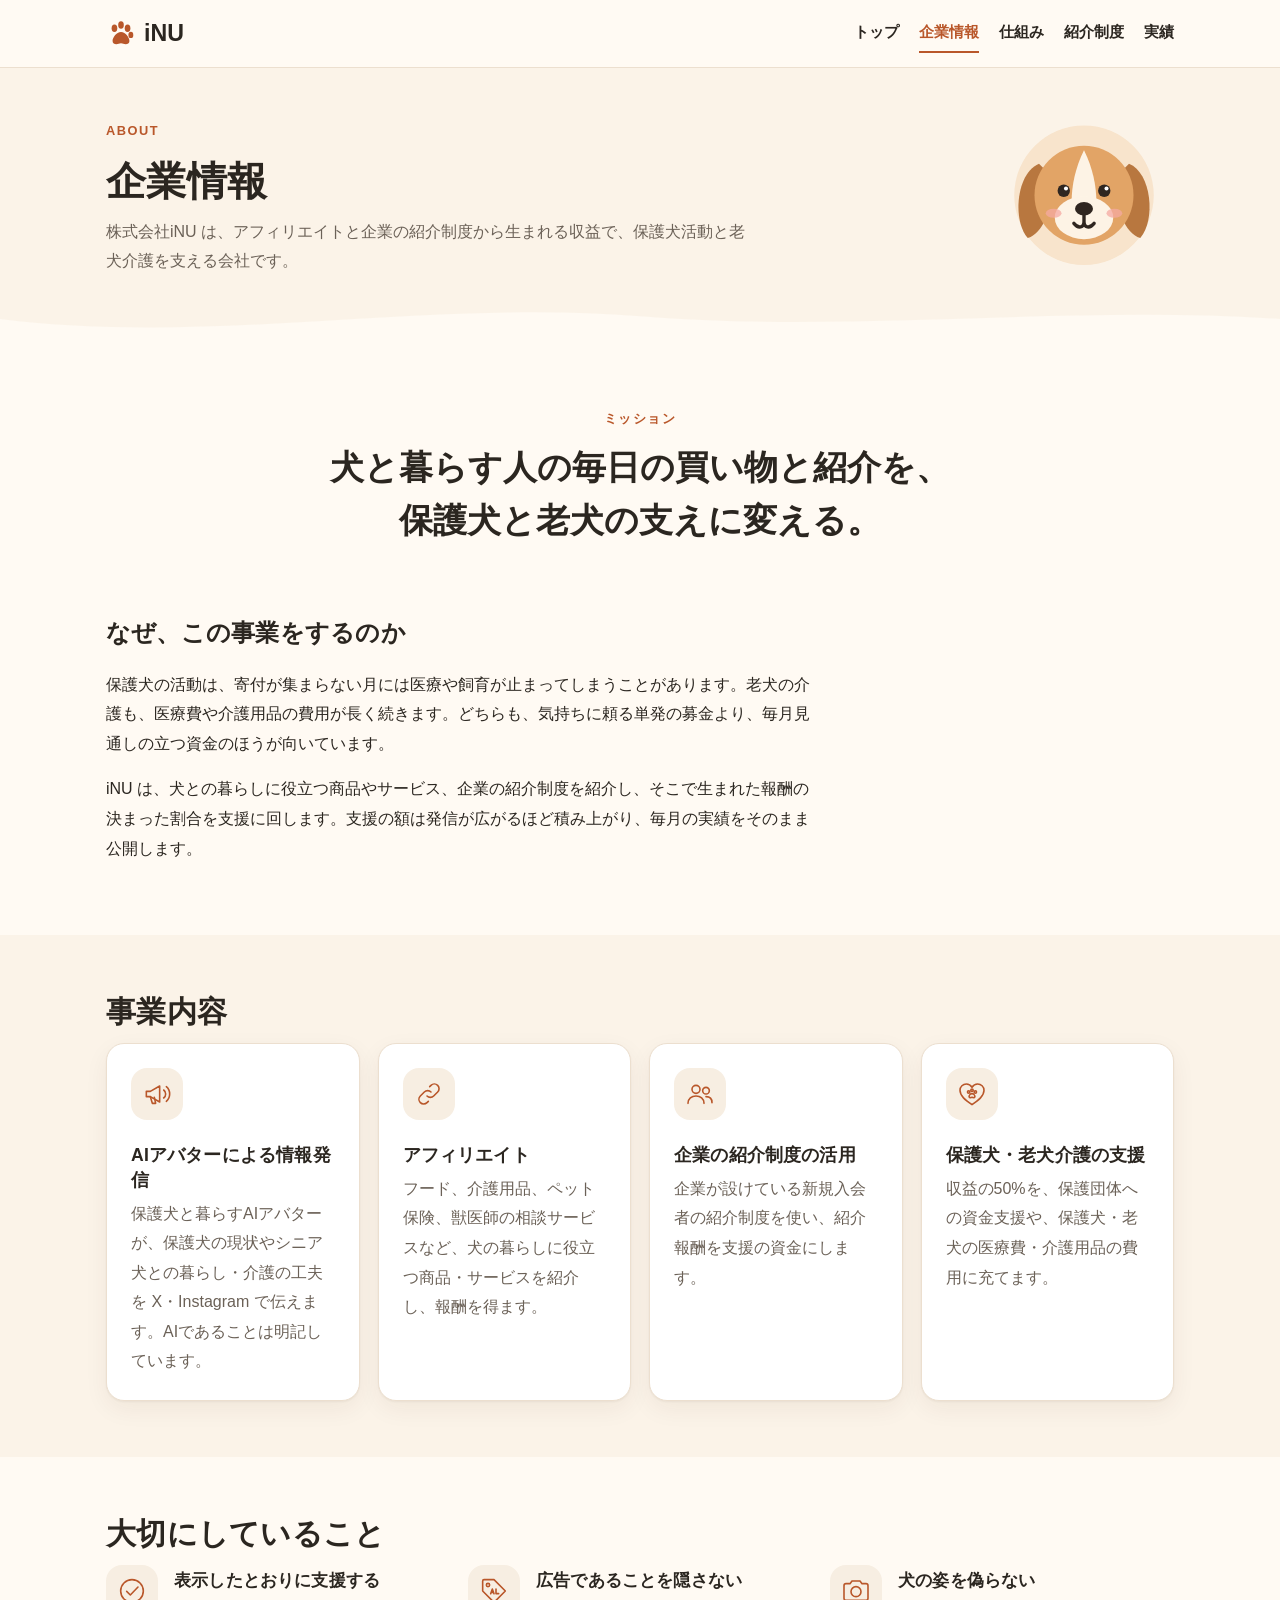
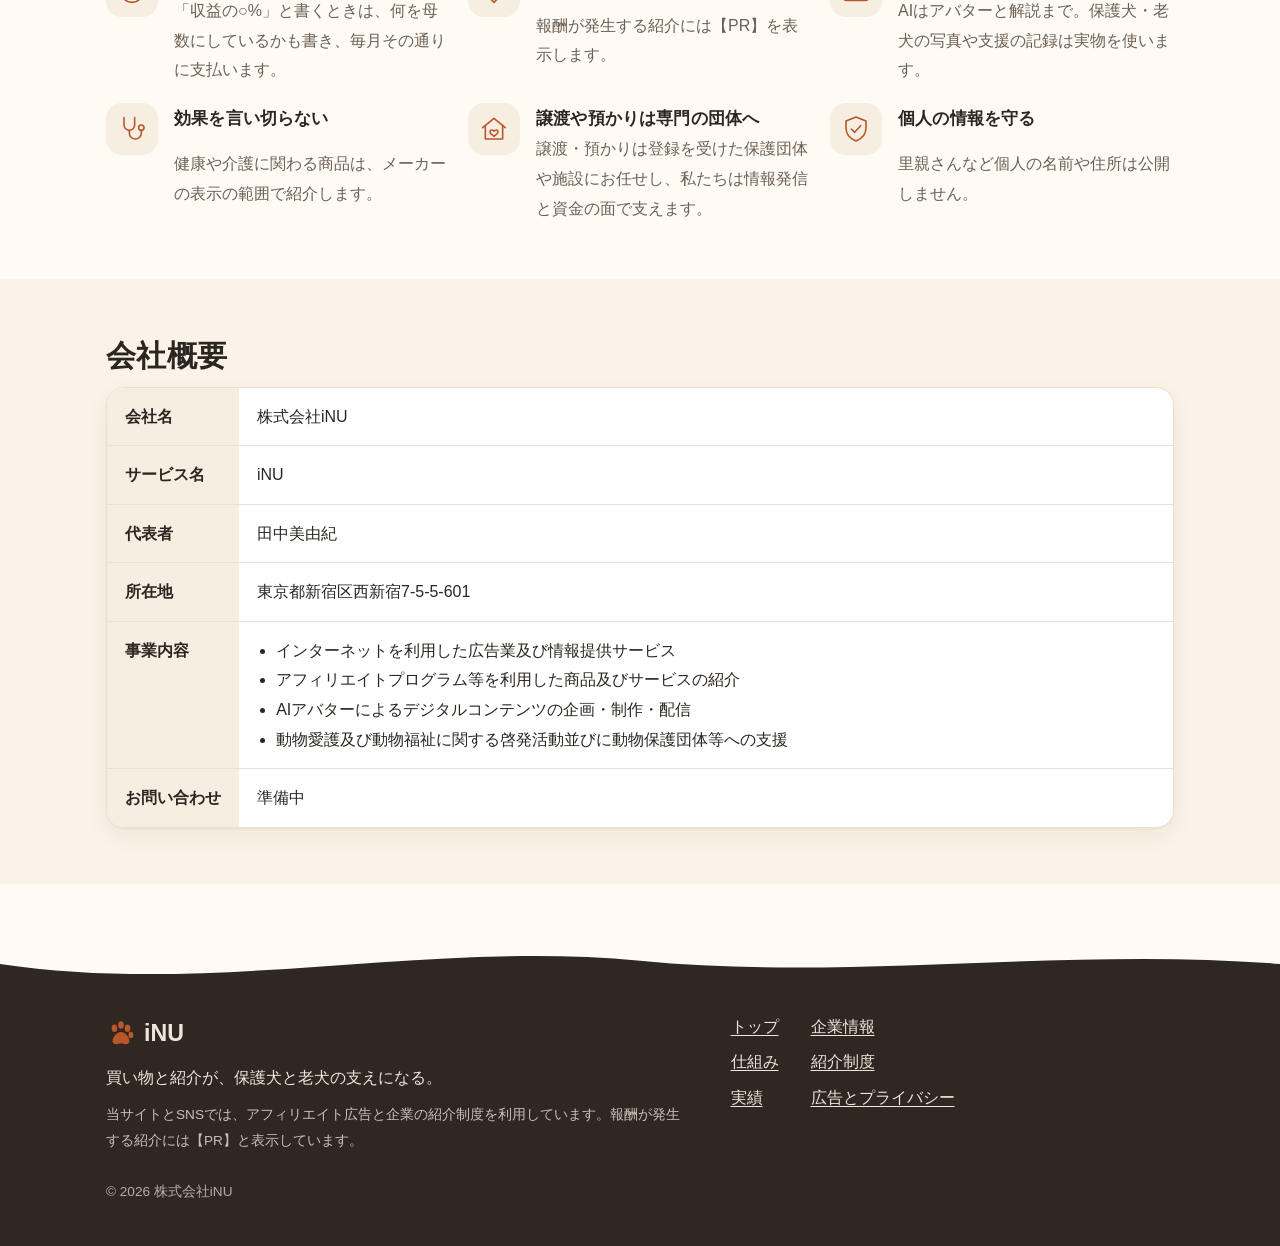
==== commit 0098fe26: "Update company profile (representative, address) Co-Authored-By: Claude Opus 5.5 <noreply@anthropic." ====
--- a/about.html
+++ b/about.html
@@ -82,10 +82,7 @@
 <dl class="profile">
 <dt>会社名</dt><dd>株式会社iNU</dd>
 <dt>サービス名</dt><dd>iNU</dd>
-<dt>代表者</dt><dd>未定</dd>
-<dt>所在地</dt><dd>未定</dd>
-<dt>設立</dt><dd>未定</dd>
-<dt>資本金</dt><dd>未定</dd>
+<dt>代表者</dt><dd>田中美由紀</dd><dt>所在地</dt><dd>東京都新宿区西新宿7-5-5-601</dd>
 <dt>事業内容</dt><dd><ul><li>インターネットを利用した広告業及び情報提供サービス</li><li>アフィリエイトプログラム等を利用した商品及びサービスの紹介</li><li>AIアバターによるデジタルコンテンツの企画・制作・配信</li><li>動物愛護及び動物福祉に関する啓発活動並びに動物保護団体等への支援</li></ul></dd>
 <dt>お問い合わせ</dt><dd>準備中</dd>
 </dl>
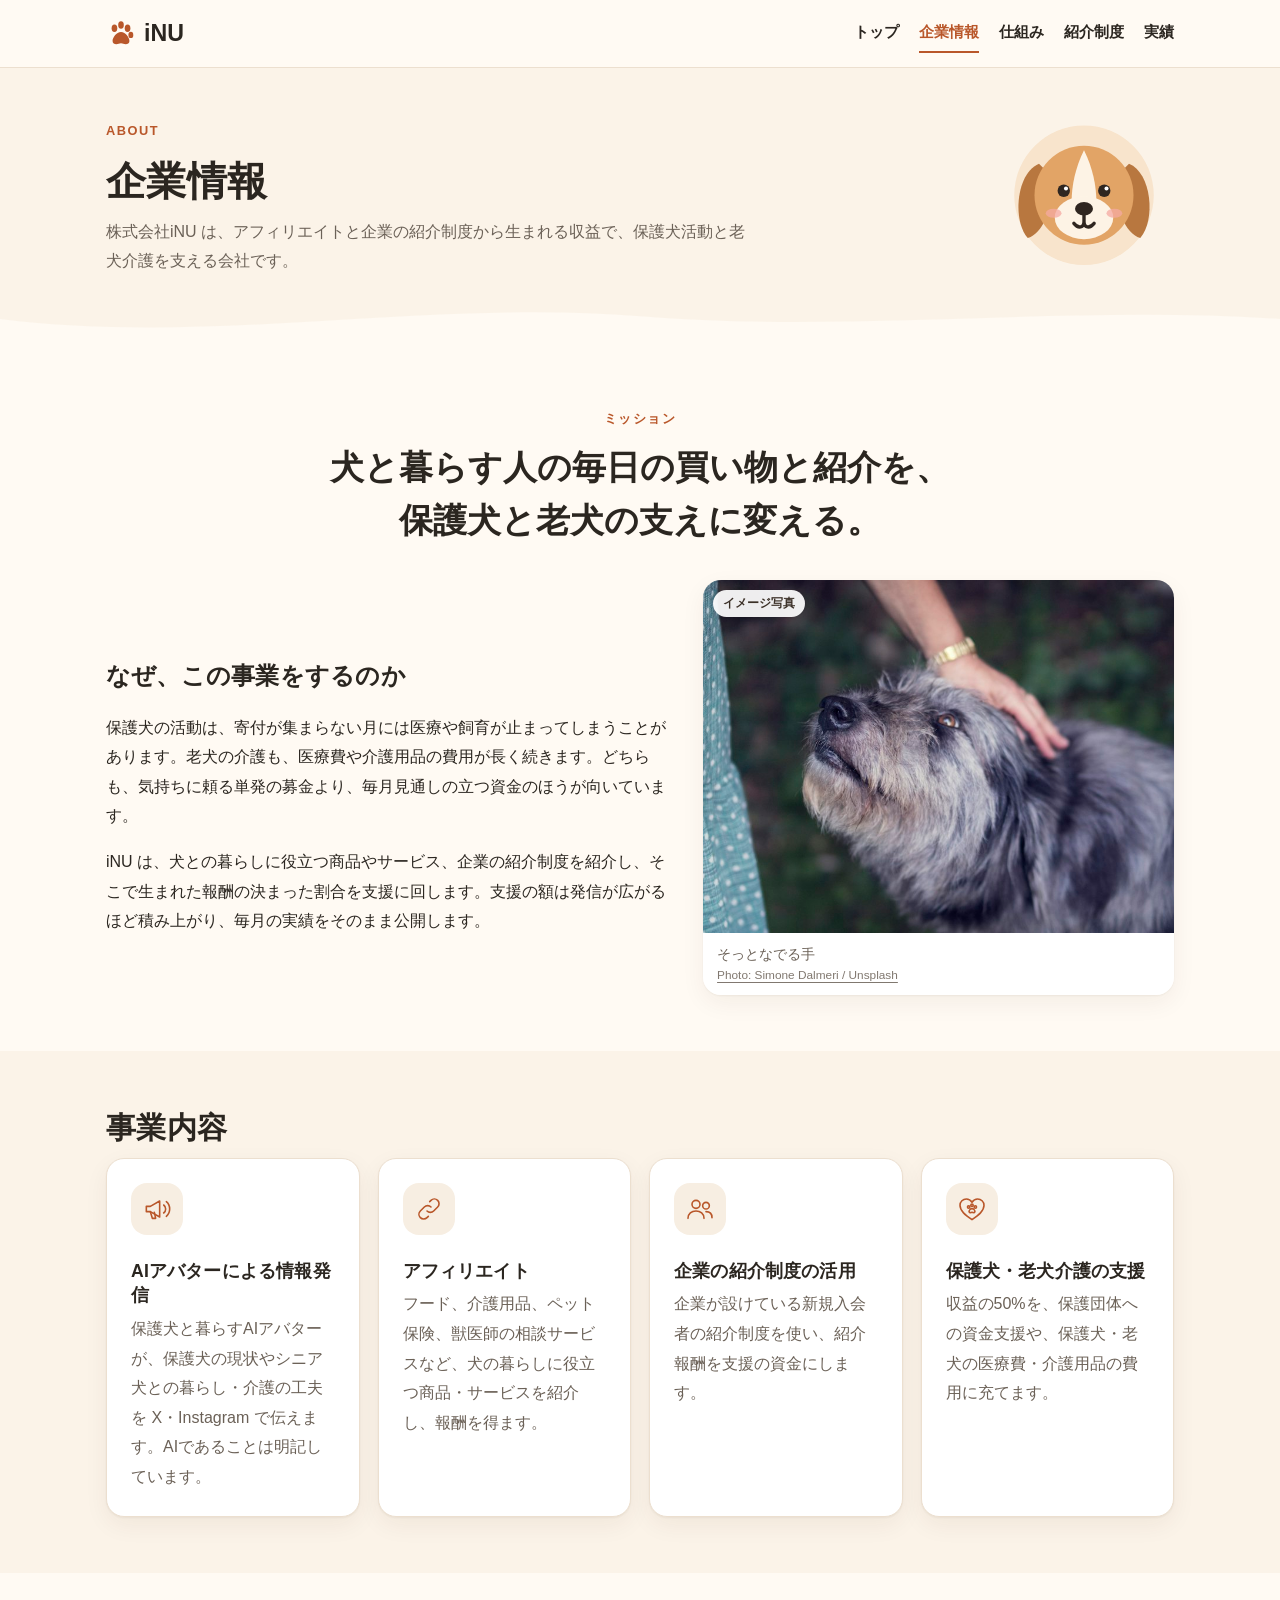
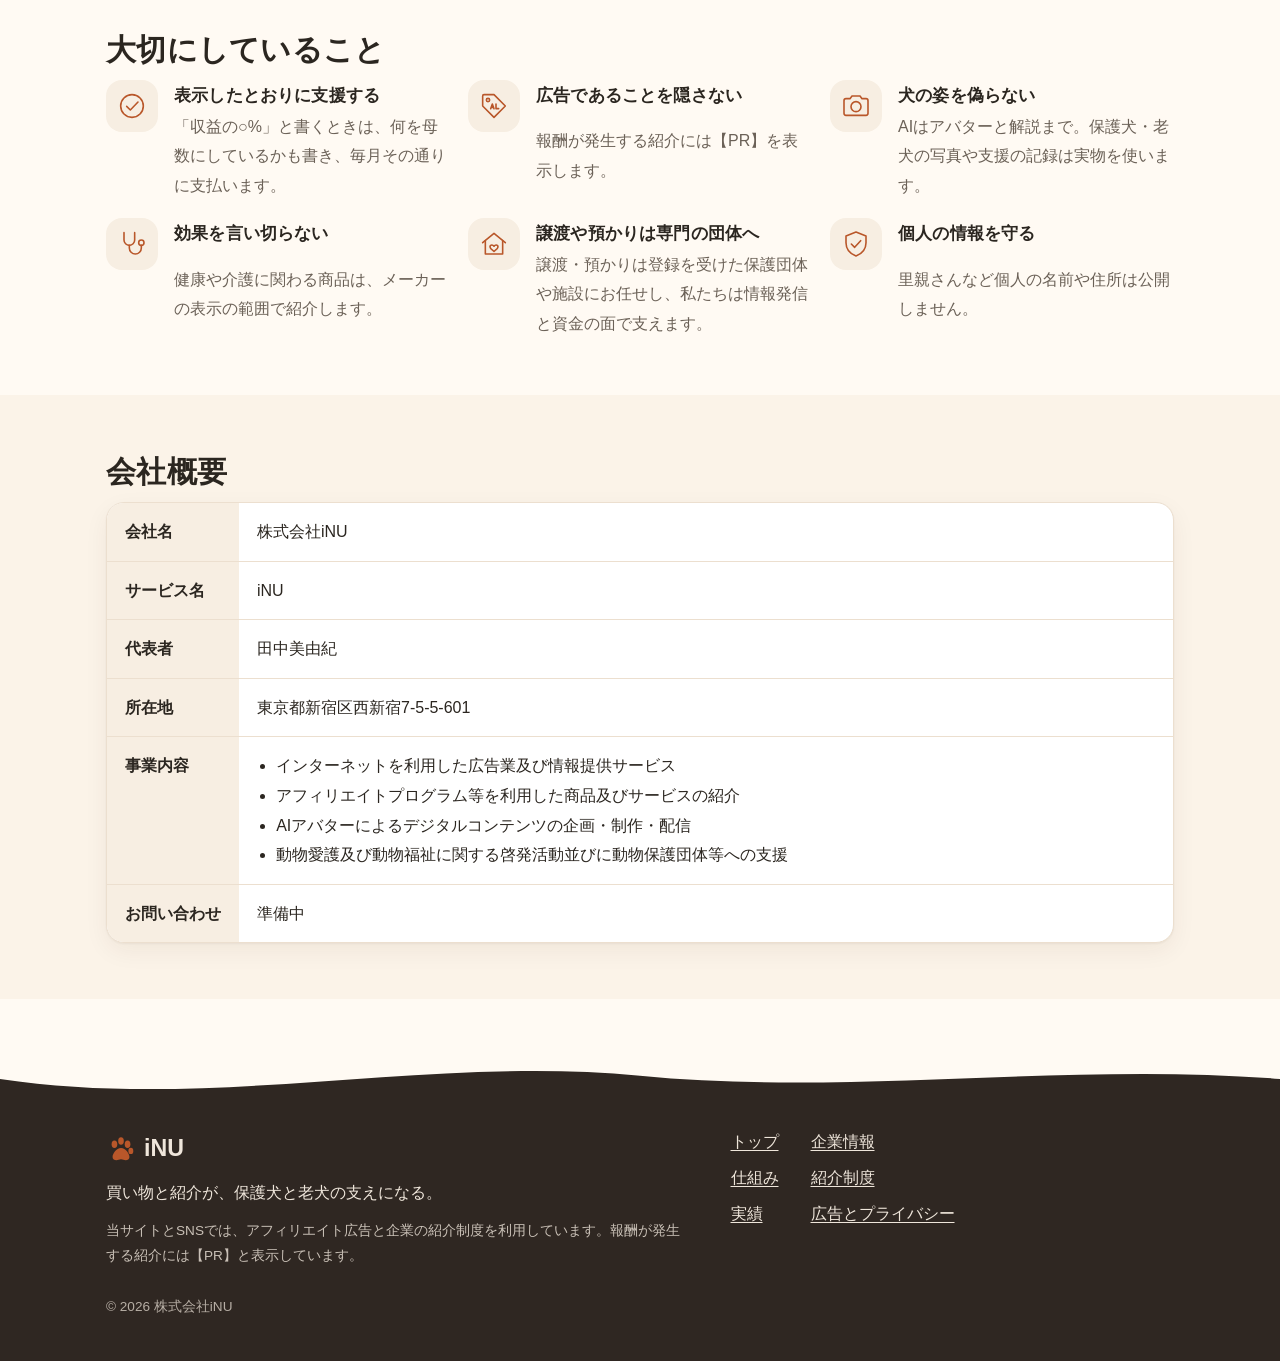
==== commit 2d4af9d7: "Add photos (Unsplash stock, labelled) to iNU site Co-Authored-By: Claude Opus 5.5 <noreply@anthropic" ====
--- a/about.html
+++ b/about.html
@@ -51,7 +51,7 @@
 <p>保護犬の活動は、寄付が集まらない月には医療や飼育が止まってしまうことがあります。老犬の介護も、医療費や介護用品の費用が長く続きます。どちらも、気持ちに頼る単発の募金より、毎月見通しの立つ資金のほうが向いています。</p>
 <p>iNU は、犬との暮らしに役立つ商品やサービス、企業の紹介制度を紹介し、そこで生まれた報酬の決まった割合を支援に回します。支援の額は発信が広がるほど積み上がり、毎月の実績をそのまま公開します。</p>
 </div>
-
+<figure class="photo photo-about"><span class="photo-badge">イメージ写真</span><img src="images/photos/about.jpg" alt="そっとなでる手" loading="lazy"><figcaption>そっとなでる手<small><a href="https://unsplash.com/photos/FUR242Eu_z4" rel="noopener">Photo: Simone Dalmeri / Unsplash</a></small></figcaption></figure>
 </div>
 </div></section>
 
--- a/assets/style.css
+++ b/assets/style.css
@@ -305,3 +305,12 @@
   dl.profile dt { border-bottom: 0; padding-bottom: 4px; }
   .nav { gap: 2px 14px; font-size: .9rem; }
 }
+
+/* ---------- photos ---------- */
+.photo, .gallery figure { position: relative; }
+.photo figcaption, .gallery figcaption { padding: 10px 14px; font-size: .88rem; color: var(--muted); background: var(--surface); line-height: 1.6; }
+.photo figcaption small, .gallery figcaption small { display: block; font-size: .74rem; opacity: .85; }
+.photo figcaption a, .gallery figcaption a { color: inherit; }
+.photo-badge { position: absolute; top: 10px; left: 10px; z-index: 1; font-size: .72rem; font-weight: 700; padding: 3px 10px; border-radius: 999px; background: rgba(255, 255, 255, .92); color: #3b3027; box-shadow: 0 1px 4px rgba(0, 0, 0, .12); }
+.gallery { grid-template-columns: repeat(auto-fill, minmax(190px, 1fr)); }
+.gallery img { aspect-ratio: 4 / 3; }
